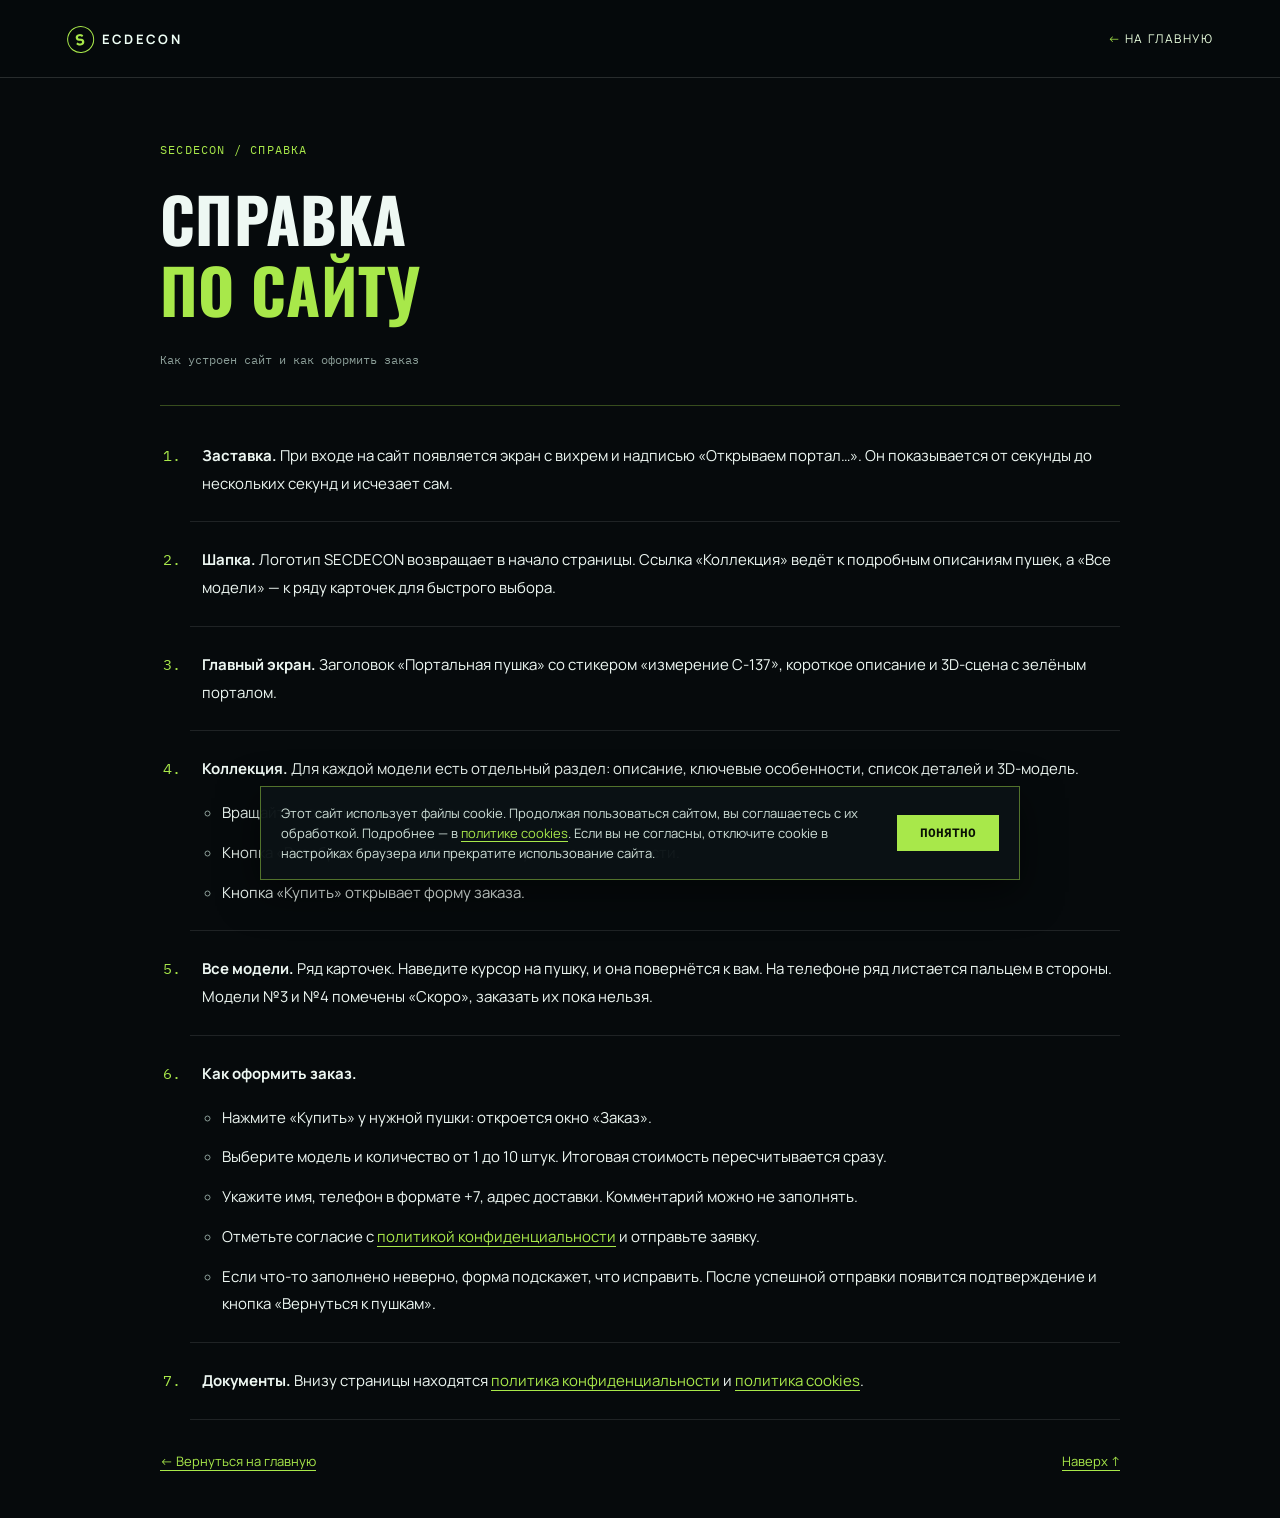
==== help.html @ c8941d00 "added help page" ====
<!DOCTYPE html>
<html lang="ru">
<head>
    <meta charset="UTF-8">
    <meta name="viewport" content="width=device-width, initial-scale=1.0">
    <meta name="description" content="Справка по сайту Secdecon: разделы, 3D-модели и как оформить заказ.">
    <title>Справка — Secdecon</title>
    <link rel="shortcut icon" href="assets/favicon.png" type="image/x-icon">
    <link rel="stylesheet" href="css/fonts.css">
    <link rel="stylesheet" href="css/root-style.css?v=4">
    <link rel="stylesheet" href="css/header-style.css">
    <link rel="stylesheet" href="css/privacy-style.css">
    <link rel="stylesheet" href="css/cookies-style.css">
</head>
<body>
    <header class="header">
        <a class="logo" href="index.html">
            <span class="logo-mark">S</span> ECDECON
        </a>
        <nav class="nav" aria-label="Главная навигация">
            <a href="index.html"><span>←</span> На главную</a>
        </nav>
    </header>
    <main class="privacy">
        <article aria-labelledby="help-title">
            <div class="privacy-heading">
                <p class="privacy-label">Secdecon / Справка</p>
                <h1 id="help-title">Справка <em>по сайту</em></h1>
                <p class="privacy-date">Как устроен сайт и как оформить заказ</p>
            </div>
            <ol class="privacy-terms">
                <li>
                    <p><strong>Заставка.</strong> При входе на сайт появляется экран с вихрем и надписью «Открываем портал…». Он показывается от секунды до нескольких секунд и исчезает сам.</p>
                </li>
                <li>
                    <p><strong>Шапка.</strong> Логотип SECDECON возвращает в начало страницы. Ссылка «Коллекция» ведёт к подробным описаниям пушек, а «Все модели» — к ряду карточек для быстрого выбора.</p>
                </li>
                <li>
                    <p><strong>Главный экран.</strong> Заголовок «Портальная пушка» со стикером «измерение C-137», короткое описание и 3D-сцена с зелёным порталом.</p>
                </li>
                <li>
                    <p><strong>Коллекция.</strong> Для каждой модели есть отдельный раздел: описание, ключевые особенности, список деталей и 3D-модель.</p>
                    <ul class="privacy-laws">
                        <li>Вращайте модель мышью или пальцем.</li>
                        <li>Кнопка «Разобрать» показывает детали пушки по отдельности.</li>
                        <li>Кнопка «Купить» открывает форму заказа.</li>
                    </ul>
                </li>
                <li>
                    <p><strong>Все модели.</strong> Ряд карточек. Наведите курсор на пушку, и она повернётся к вам. На телефоне ряд листается пальцем в стороны. Модели №3 и №4 помечены «Скоро», заказать их пока нельзя.</p>
                </li>
                <li>
                    <p><strong>Как оформить заказ.</strong></p>
                    <ul class="privacy-laws">
                        <li>Нажмите «Купить» у нужной пушки: откроется окно «Заказ».</li>
                        <li>Выберите модель и количество от 1 до 10 штук. Итоговая стоимость пересчитывается сразу.</li>
                        <li>Укажите имя, телефон в формате +7, адрес доставки. Комментарий можно не заполнять.</li>
                        <li>Отметьте согласие с <a href="privacy.html">политикой конфиденциальности</a> и отправьте заявку.</li>
                        <li>Если что-то заполнено неверно, форма подскажет, что исправить. После успешной отправки появится подтверждение и кнопка «Вернуться к пушкам».</li>
                    </ul>
                </li>
                <li>
                    <p><strong>Документы.</strong> Внизу страницы находятся <a href="privacy.html">политика конфиденциальности</a> и <a href="cookies.html">политика cookies</a>.</p>
                </li>
            </ol>
        </article>
        <footer class="privacy-footer">
            <a href="index.html">← Вернуться на главную</a>
            <a href="#help-title">Наверх ↑</a>
        </footer>
    </main>
    <script src="js/cookies.js" defer></script>
</body>
</html>
---- css/fonts.css ----
@font-face{
    font-family:'Oswald';
    font-weight:700;
    font-style:normal;
    font-display:swap;
    src:url('../assets/fonts/Oswald-Bold.woff') format('woff');
}

@font-face{
    font-family:'Manrope';
    font-weight:400;
    font-style:normal;
    font-display:swap;
    src:url('../assets/fonts/Manrope-Regular.woff') format('woff');
}

@font-face{
    font-family:'Manrope';
    font-weight:700;
    font-style:normal;
    font-display:swap;
    src:url('../assets/fonts/Manrope-Bold.woff') format('woff');
}

@font-face{
    font-family:'IBM Plex Mono';
    font-weight:400;
    font-style:normal;
    font-display:swap;
    src:url('../assets/fonts/IBMPlexMono-Regular.woff') format('woff');
}

@font-face{
    font-family:'IBM Plex Mono';
    font-weight:500;
    font-style:normal;
    font-display:swap;
    src:url('../assets/fonts/IBMPlexMono-Medium.woff') format('woff');
}
---- css/root-style.css ----
:root {
    --bg: #060a0c;
    --panel: #0b1215;
    --text: #eef8f3;
    --muted: #8b9e98;
    --green: #a8e84a;
    --cyan: #6be9f5;
    --purple: #d39aff;
    --amber: #ffbd72;
    --sticker: #f4e84a;
    --pink: #ff56b8;
    --accent: var(--green);
    --accent-rgb: 168, 232, 74;
    --glow-rgb: 90, 220, 70;
    --grid-rgb: 142, 255, 187;
    --wash-rgb: 40, 120, 40;
    --side-rgb: 60, 170, 50;
    --stage-bg: #070d0f;
    --btn-bg: #0d140f;
    --font-head: 'Oswald', 'Arial Narrow', Impact, sans-serif;
    --font-body: 'Manrope', Arial, sans-serif;
    --font-mono: 'IBM Plex Mono', monospace;
    box-sizing: border-box;
    scroll-padding-top: 75px;
}

* {
    box-sizing: border-box;
    margin: 0;
}

html {
    scroll-behavior: smooth;
    background: var(--bg);
}

body {
    background: var(--bg);
    color: var(--text);
    font-family: var(--font-body);
    overflow-x: hidden;
}

button,
a {
    -webkit-tap-highlight-color: transparent;
}

button {
    font: inherit;
}

.site-footer {
    display: flex;
    flex-wrap: wrap;
    gap: 8px 28px;
    padding: 24px 5.2vw;
    border-top: 1px solid rgba(255, 255, 255, .14);
    font-size: 12px;
}

.site-footer a {
    color: var(--muted);
    text-underline-offset: 4px;
}

.site-footer a:hover {
    color: var(--green);
}

.site-footer a:focus-visible {
    outline: 2px solid var(--green);
    outline-offset: 6px;
}

h1,
h2 {
    font-family: var(--font-head);
    font-weight: 700;
    letter-spacing: .005em;
    line-height: .92;
    text-transform: uppercase;
}

h1 {
    font-size: clamp(72px, 10vw, 160px);
    margin: 32px 0 28px;
}

h1 em,
h2 em {
    font-style: normal;
    color: var(--accent);
    position: relative;
    display: inline-block;
}

.h1-tilt {
    position: relative;
    display: inline-block;
    transform: translateX(.35em) rotate(-2.2deg);
}

.sticker {
    position: absolute;
    left: calc(100% + 16px);
    bottom: .2em;
    padding: 6px 10px 5px;
    background: var(--sticker);
    color: #14130a;
    font: 500 12px/1 var(--font-mono);
    letter-spacing: .04em;
    text-transform: none;
    white-space: nowrap;
    transform: rotate(7deg);
    box-shadow: 2px 3px 0 rgba(0, 0, 0, .5);
}

/* строка выбора */
[data-accent="green"] {
    --accent: var(--green);
    --accent-rgb: 168, 232, 74;
}

/* розовый акцент  */
[data-accent="pink"] {
    --accent: var(--pink);
    --accent-rgb: 255, 86, 184;
    --glow-rgb: 255, 60, 170;
    --grid-rgb: 255, 170, 220;
    --wash-rgb: 130, 24, 92;
    --side-rgb: 190, 40, 130;
    --stage-bg: #0d070c;
    --btn-bg: #160a12;
}
---- css/header-style.css ----
.header {
    position: fixed;
    inset: 0 0 auto;
    z-index: 20;
    display: flex;
    align-items: center;
    justify-content: space-between;
    padding: 25px 5.2vw;
    letter-spacing: .08em;
    border-bottom: 1px solid rgba(255, 255, 255, .14);
    background: rgba(6, 10, 12, .94)
}

.logo {
    display: flex;
    align-items: center;
    gap: 8px;
    color: #effff6;
    text-decoration: none;
    font-size: 13px;
    font-weight: 700;
    letter-spacing: .18em;
    white-space: nowrap
}

.logo-mark {
    display: grid;
    place-items: center;
    width: 27px;
    height: 27px;
    border: 1px solid var(--green);
    border-radius: 50%;
    color: var(--green);
    font-family: var(--font-mono);
    font-size: 15px;
    transform: rotate(-9deg) translateY(1px)
}

.logo-light {
    color: #86a49a;
    font-weight: 400;
    margin-left: -7px
}

.nav {
    display: flex;
    gap: 34px
}

.nav a {
    font-size: 12px;
    color: #eaffdf;
    text-decoration: none;
    letter-spacing: .13em;
    text-transform: uppercase;
    transition: color .25s
}

.nav a span {
    color: var(--green)
}

.nav a:hover {
    color: var(--green)
}


@media(max-width:650px) {
    .header {
        padding: 17px 5vw
    }

    .nav {
        gap: 14px
    }

    .nav a {
        font-size: 9px
    }

    .logo {
        font-size: 11px
    }

    .logo-mark {
        width: 24px;
        height: 24px
    }
}
---- css/privacy-style.css ----
.privacy {
    width: min(100%, 1040px);
    margin: 0 auto;
    padding: 140px 40px 48px;
}

.privacy-heading {
    padding-bottom: 36px;
    border-bottom: 1px solid rgba(168, 232, 74, .3);
}

.privacy-label,
.privacy-date {
    color: var(--muted);
    font: 400 12px/1.6 var(--font-mono);
}

.privacy-label {
    color: var(--green);
    letter-spacing: .1em;
    text-transform: uppercase;
}

.privacy h1 {
    margin: 24px 0;
    font-size: clamp(32px, 5.3vw, 62px);
    line-height: 1.15;
    overflow-wrap: anywhere;
}

.privacy h1 em {
    display: block;
}

.privacy-terms {
    padding: 12px 0 0 30px;
    font-size: 15px;
    line-height: 1.85;
    overflow-wrap: anywhere;
}

.privacy-terms>li {
    padding: 24px 0 24px 12px;
    border-bottom: 1px solid rgba(255, 255, 255, .1);
}

.privacy-terms>li::marker {
    color: var(--green);
    font-family: var(--font-mono);
}

.privacy-laws {
    padding-left: 20px;
    margin-top: 16px;
}

.privacy-laws li+li {
    margin-top: 12px;
}

.privacy-laws li::marker {
    color: var(--muted);
}

.privacy-contacts {
    margin-top: 16px;
    font-style: normal;
}

.privacy-contacts p+p {
    margin-top: 8px;
}

.privacy a {
    color: var(--green);
    text-underline-offset: 4px;
}

.privacy a:hover {
    color: var(--text);
}

.privacy a:focus-visible,
.header a:focus-visible {
    outline: 2px solid var(--green);
    outline-offset: 6px;
}

.privacy-footer {
    display: flex;
    flex-wrap: wrap;
    justify-content: space-between;
    gap: 24px;
    padding-top: 32px;
    font-size: 13px;
}

@media(max-width:650px) {
    .privacy {
        padding: 108px 6vw 32px;
    }

    .privacy-terms {
        padding-left: 24px;
        font-size: 14px;
        line-height: 1.75;
    }

    .privacy-terms>li {
        padding-left: 4px;
    }
}

@media(prefers-reduced-motion:reduce) {
    html {
        scroll-behavior: auto;
    }
}
---- css/cookies-style.css ----
.cookies-intro {
    padding: 28px 0 8px;
    font-size: 15px;
    line-height: 1.85;
    overflow-wrap: anywhere;
}

.cookies-block {
    padding: 24px 0;
    border-bottom: 1px solid rgba(255, 255, 255, .1);
    font-size: 15px;
    line-height: 1.85;
    overflow-wrap: anywhere;
}

.cookies-block h2 {
    margin-bottom: 16px;
    font-size: clamp(22px, 3vw, 32px);
    line-height: 1.15;
}

.cookies-block h2 span {
    color: var(--green);
    font-family: var(--font-mono);
    margin-right: 8px;
}

.cookies-block h3 {
    margin: 20px 0 8px;
    font: 700 16px/1.4 var(--font-body);
    color: var(--green);
}

.cookies-block p+p,
.cookies-block p+ul,
.cookies-block ul+p,
.cookies-block ul+h3 {
    margin-top: 12px;
}

.cookies-block ul {
    padding-left: 22px;
}

.cookies-block li+li {
    margin-top: 8px;
}

.cookies-block li::marker {
    color: var(--green);
}

/* плашка с предупреждением о cookie */
.cookie-notice {
    position: fixed;
    left: 50%;
    bottom: 20px;
    z-index: 60;
    display: flex;
    align-items: center;
    gap: 20px;
    width: min(calc(100% - 32px), 760px);
    padding: 16px 20px;
    border: 1px solid rgba(168, 232, 74, .45);
    background: rgba(11, 18, 21, .97);
    box-shadow: 0 12px 40px rgba(0, 0, 0, .55);
    transform: translateX(-50%);
    font-size: 13px;
    line-height: 1.55;
    color: #cfe0d8;
}

.cookie-notice[hidden] {
    display: none;
}

.cookie-notice p {
    flex: 1;
    margin: 0;
}

.cookie-notice a {
    color: var(--green);
    text-underline-offset: 3px;
}

.cookie-notice a:focus-visible,
.cookie-notice button:focus-visible {
    outline: 2px solid var(--green);
    outline-offset: 4px;
}

.cookie-notice button {
    flex: none;
    padding: 11px 22px;
    border: 1px solid var(--green);
    border-radius: 0;
    background: var(--green);
    color: #0a1204;
    font: 700 12px/1 var(--font-mono);
    letter-spacing: .08em;
    text-transform: uppercase;
    cursor: pointer;
}

.cookie-notice button:hover {
    background: #c3ff63;
}

@media(max-width:650px) {
    .cookie-notice {
        flex-direction: column;
        align-items: stretch;
        gap: 12px;
        bottom: 12px;
        padding: 14px 16px;
    }

    .cookies-block,
    .cookies-intro {
        font-size: 14px;
        line-height: 1.75;
    }
}
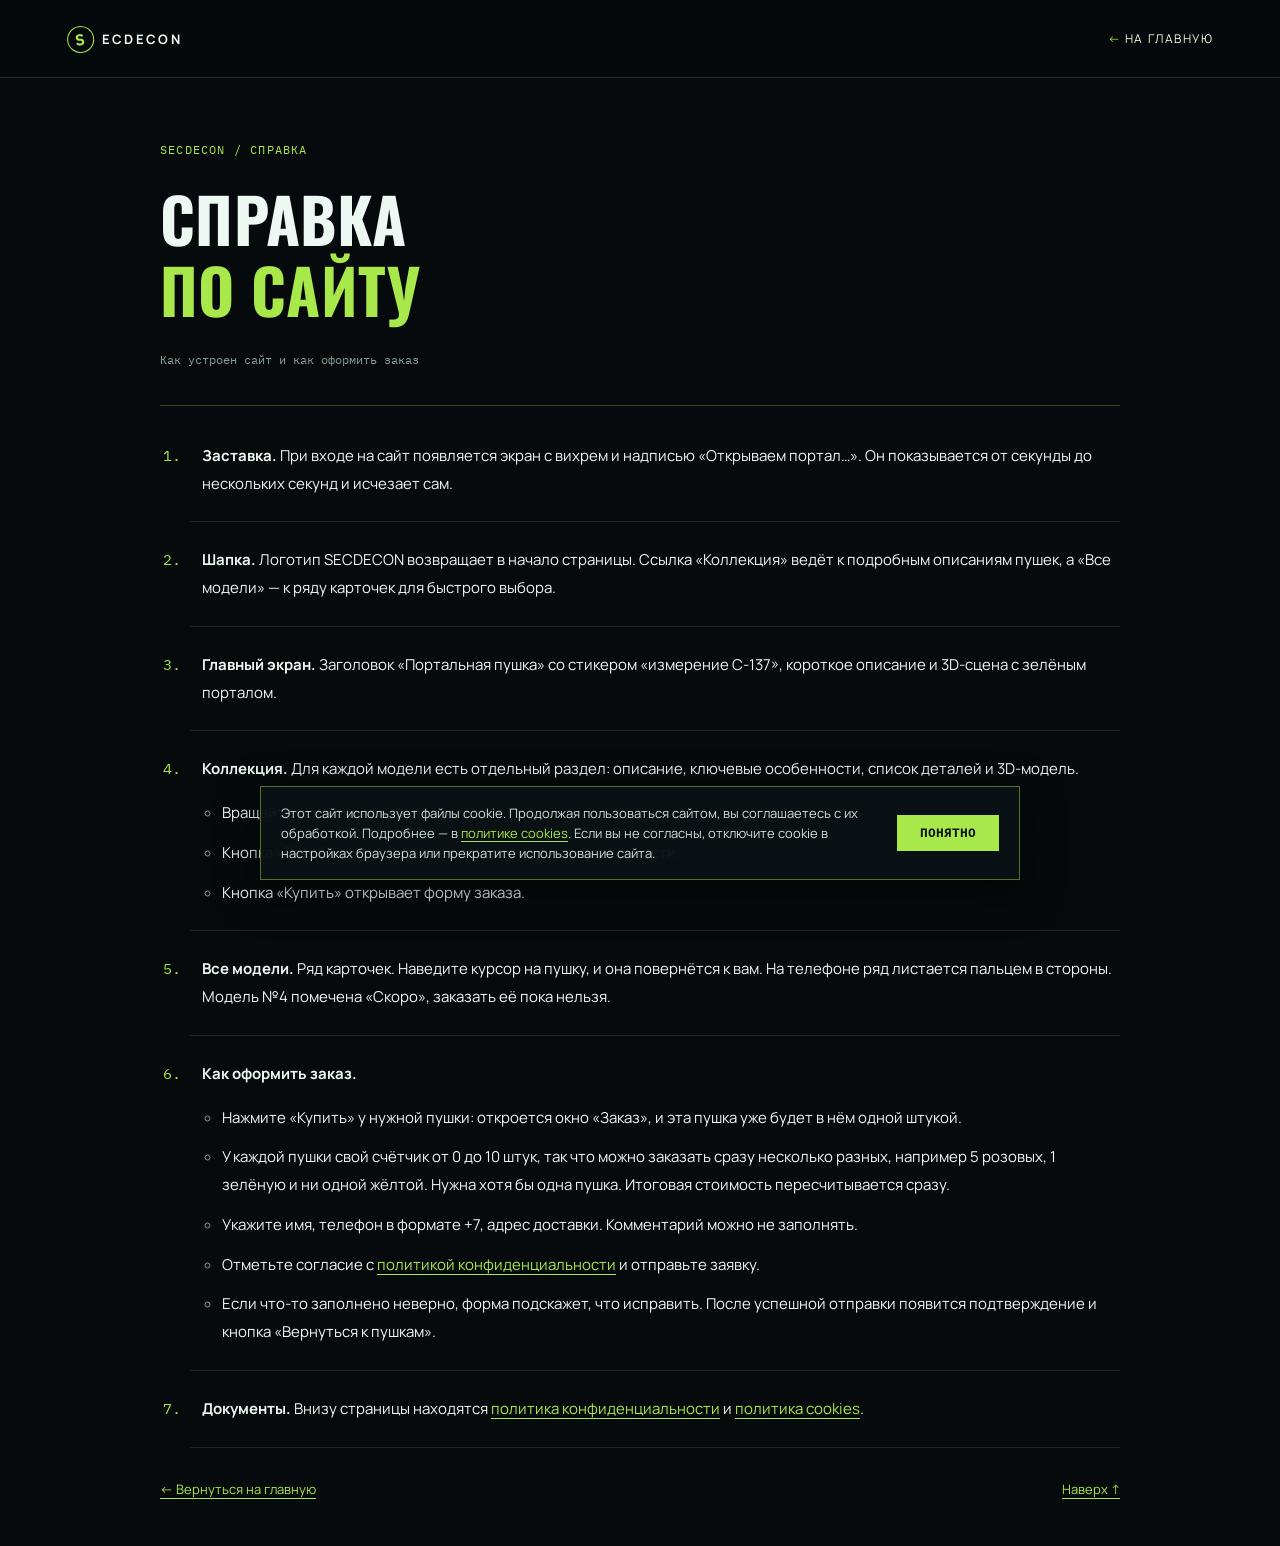
==== commit f796434e: "added pushka 3 model" ====
--- a/help.html
+++ b/help.html
@@ -47,13 +47,13 @@
                     </ul>
                 </li>
                 <li>
-                    <p><strong>Все модели.</strong> Ряд карточек. Наведите курсор на пушку, и она повернётся к вам. На телефоне ряд листается пальцем в стороны. Модели №3 и №4 помечены «Скоро», заказать их пока нельзя.</p>
+                    <p><strong>Все модели.</strong> Ряд карточек. Наведите курсор на пушку, и она повернётся к вам. На телефоне ряд листается пальцем в стороны. Модель №4 помечена «Скоро», заказать её пока нельзя.</p>
                 </li>
                 <li>
                     <p><strong>Как оформить заказ.</strong></p>
                     <ul class="privacy-laws">
-                        <li>Нажмите «Купить» у нужной пушки: откроется окно «Заказ».</li>
-                        <li>Выберите модель и количество от 1 до 10 штук. Итоговая стоимость пересчитывается сразу.</li>
+                        <li>Нажмите «Купить» у нужной пушки: откроется окно «Заказ», и эта пушка уже будет в нём одной штукой.</li>
+                        <li>У каждой пушки свой счётчик от 0 до 10 штук, так что можно заказать сразу несколько разных, например 5 розовых, 1 зелёную и ни одной жёлтой. Нужна хотя бы одна пушка. Итоговая стоимость пересчитывается сразу.</li>
                         <li>Укажите имя, телефон в формате +7, адрес доставки. Комментарий можно не заполнять.</li>
                         <li>Отметьте согласие с <a href="privacy.html">политикой конфиденциальности</a> и отправьте заявку.</li>
                         <li>Если что-то заполнено неверно, форма подскажет, что исправить. После успешной отправки появится подтверждение и кнопка «Вернуться к пушкам».</li>
--- a/css/root-style.css
+++ b/css/root-style.css
@@ -9,6 +9,7 @@
     --amber: #ffbd72;
     --sticker: #f4e84a;
     --pink: #ff56b8;
+    --yellow: #ffd21f;
     --accent: var(--green);
     --accent-rgb: 168, 232, 74;
     --glow-rgb: 90, 220, 70;
@@ -132,4 +133,16 @@
     --side-rgb: 190, 40, 130;
     --stage-bg: #0d070c;
     --btn-bg: #160a12;
-}+}
+
+/* жёлтый акцент */
+[data-accent="yellow"] {
+    --accent: var(--yellow);
+    --accent-rgb: 255, 210, 31;
+    --glow-rgb: 255, 190, 20;
+    --grid-rgb: 255, 232, 130;
+    --wash-rgb: 120, 92, 8;
+    --side-rgb: 190, 145, 16;
+    --stage-bg: #0d0b06;
+    --btn-bg: #161208;
+}
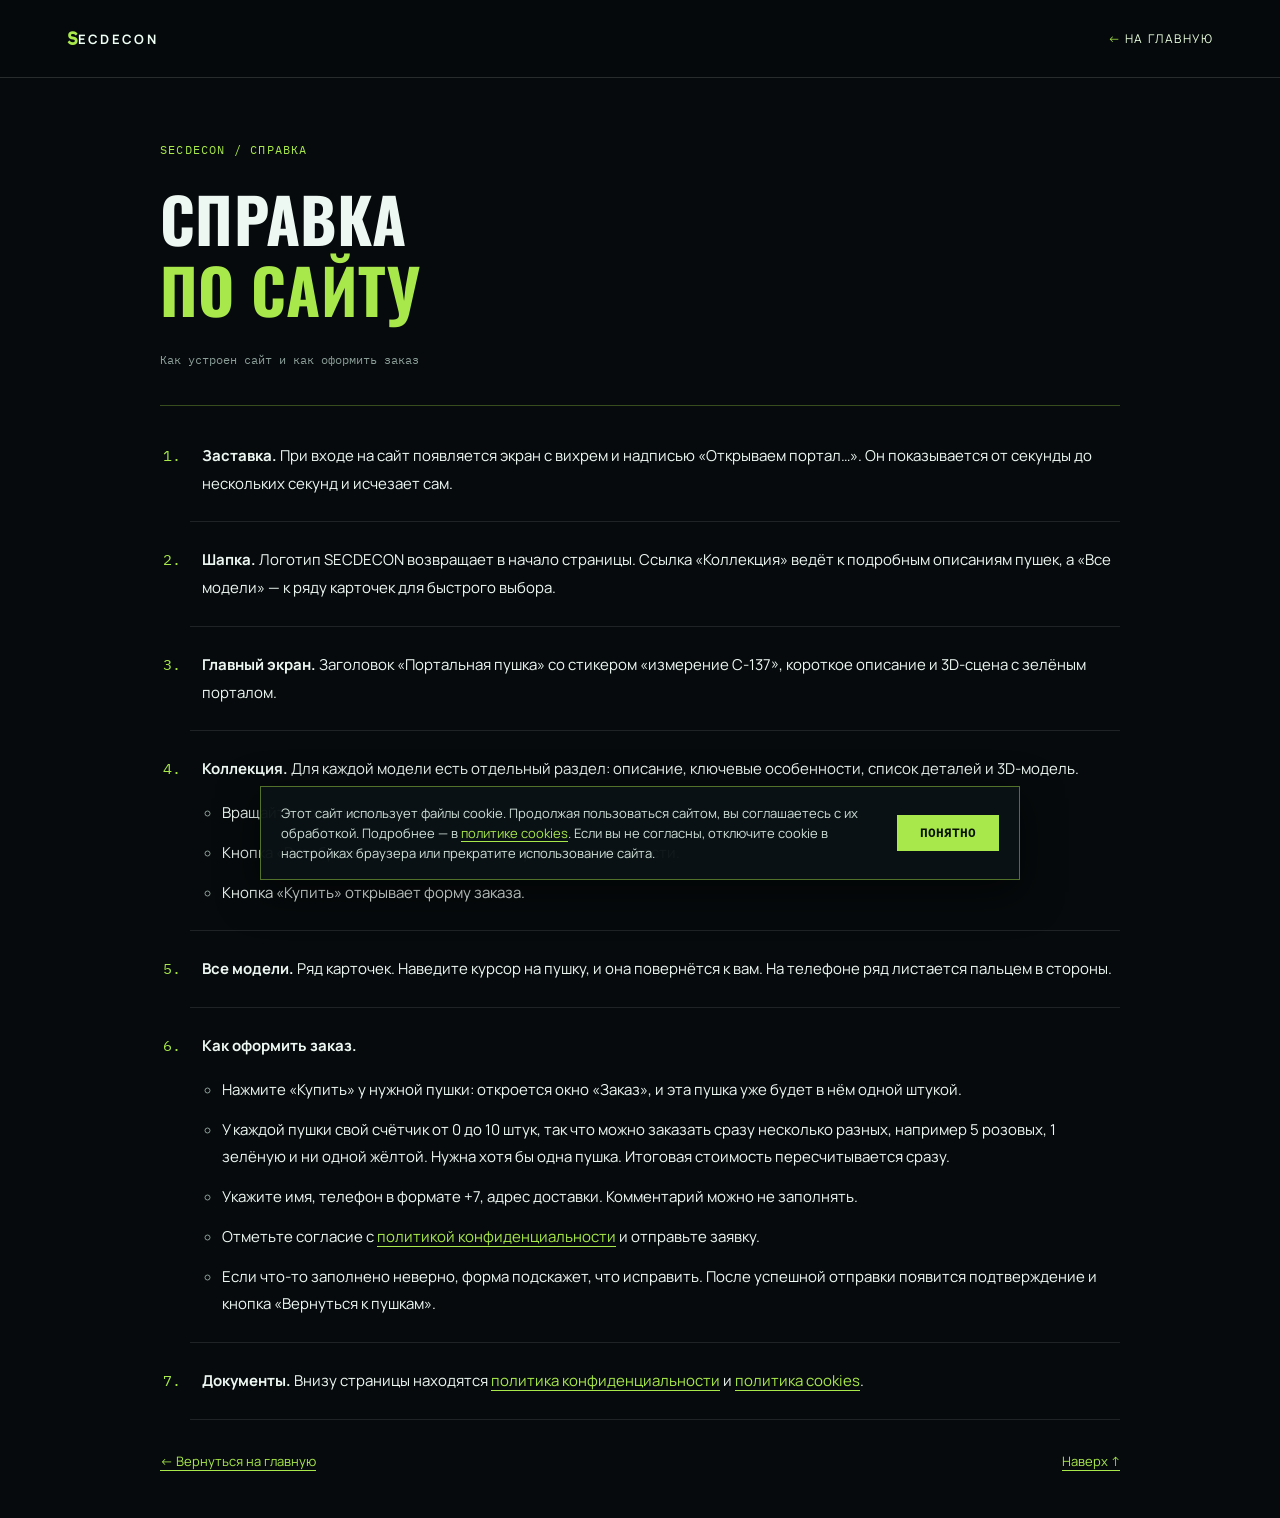
==== commit 655a46a8: "added model pushka 4" ====
--- a/help.html
+++ b/help.html
@@ -7,7 +7,7 @@
     <title>Справка — Secdecon</title>
     <link rel="shortcut icon" href="assets/favicon.png" type="image/x-icon">
     <link rel="stylesheet" href="css/fonts.css">
-    <link rel="stylesheet" href="css/root-style.css?v=4">
+    <link rel="stylesheet" href="css/root-style.css?v=5">
     <link rel="stylesheet" href="css/header-style.css">
     <link rel="stylesheet" href="css/privacy-style.css">
     <link rel="stylesheet" href="css/cookies-style.css">
@@ -47,7 +47,7 @@
                     </ul>
                 </li>
                 <li>
-                    <p><strong>Все модели.</strong> Ряд карточек. Наведите курсор на пушку, и она повернётся к вам. На телефоне ряд листается пальцем в стороны. Модель №4 помечена «Скоро», заказать её пока нельзя.</p>
+                    <p><strong>Все модели.</strong> Ряд карточек. Наведите курсор на пушку, и она повернётся к вам. На телефоне ряд листается пальцем в стороны.</p>
                 </li>
                 <li>
                     <p><strong>Как оформить заказ.</strong></p>
--- a/css/root-style.css
+++ b/css/root-style.css
@@ -146,3 +146,15 @@
     --stage-bg: #0d0b06;
     --btn-bg: #161208;
 }
+
+/* бирюзовый акцент */
+[data-accent="cyan"] {
+    --accent: var(--cyan);
+    --accent-rgb: 107, 233, 245;
+    --glow-rgb: 40, 215, 235;
+    --grid-rgb: 150, 245, 250;
+    --wash-rgb: 12, 96, 110;
+    --side-rgb: 28, 160, 180;
+    --stage-bg: #060d10;
+    --btn-bg: #08151a;
+}
--- a/css/header-style.css
+++ b/css/header-style.css
@@ -26,14 +26,12 @@
 .logo-mark {
     display: grid;
     place-items: center;
-    width: 27px;
+    width: 15px;
     height: 27px;
-    border: 1px solid var(--green);
-    border-radius: 50%;
     color: var(--green);
     font-family: var(--font-mono);
-    font-size: 15px;
-    transform: rotate(-9deg) translateY(1px)
+    font-size: 18px;
+    margin-right: -12px;
 }
 
 .logo-light {
@@ -86,4 +84,4 @@
         width: 24px;
         height: 24px
     }
-}+}
